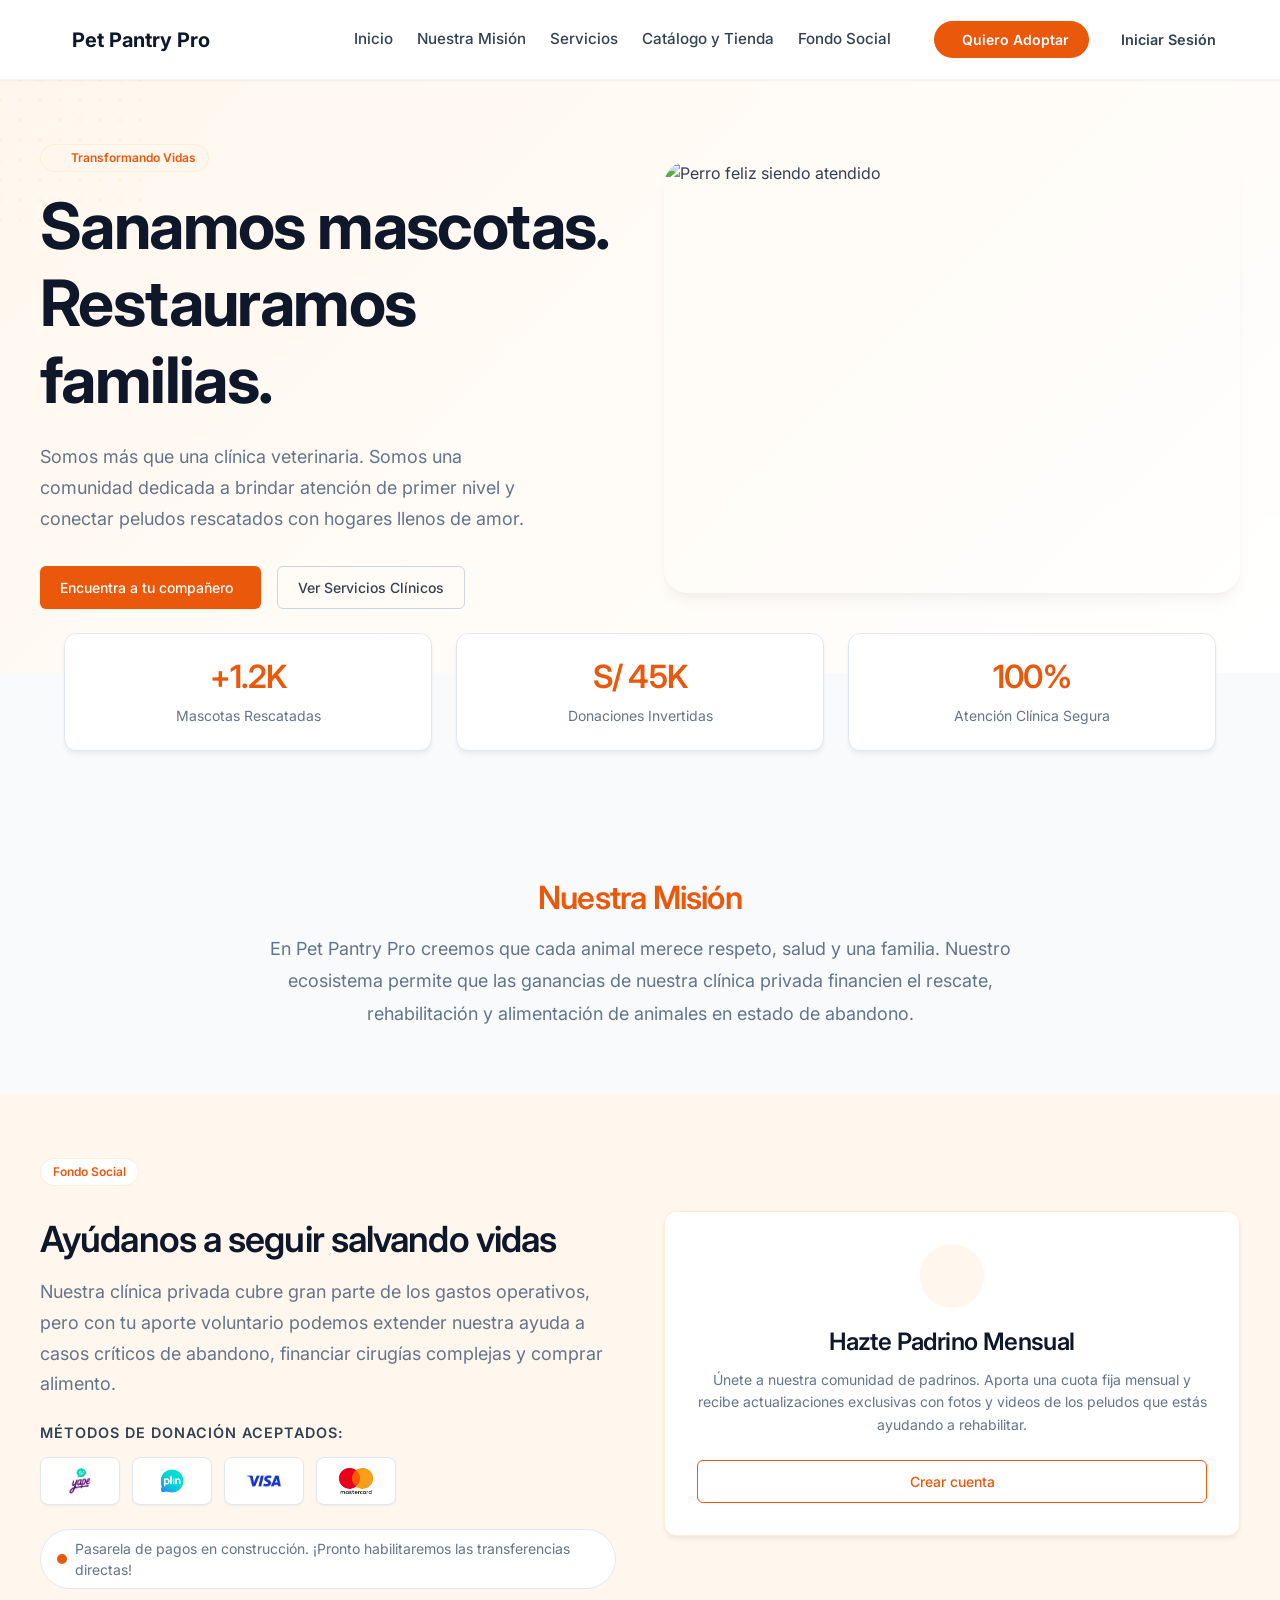
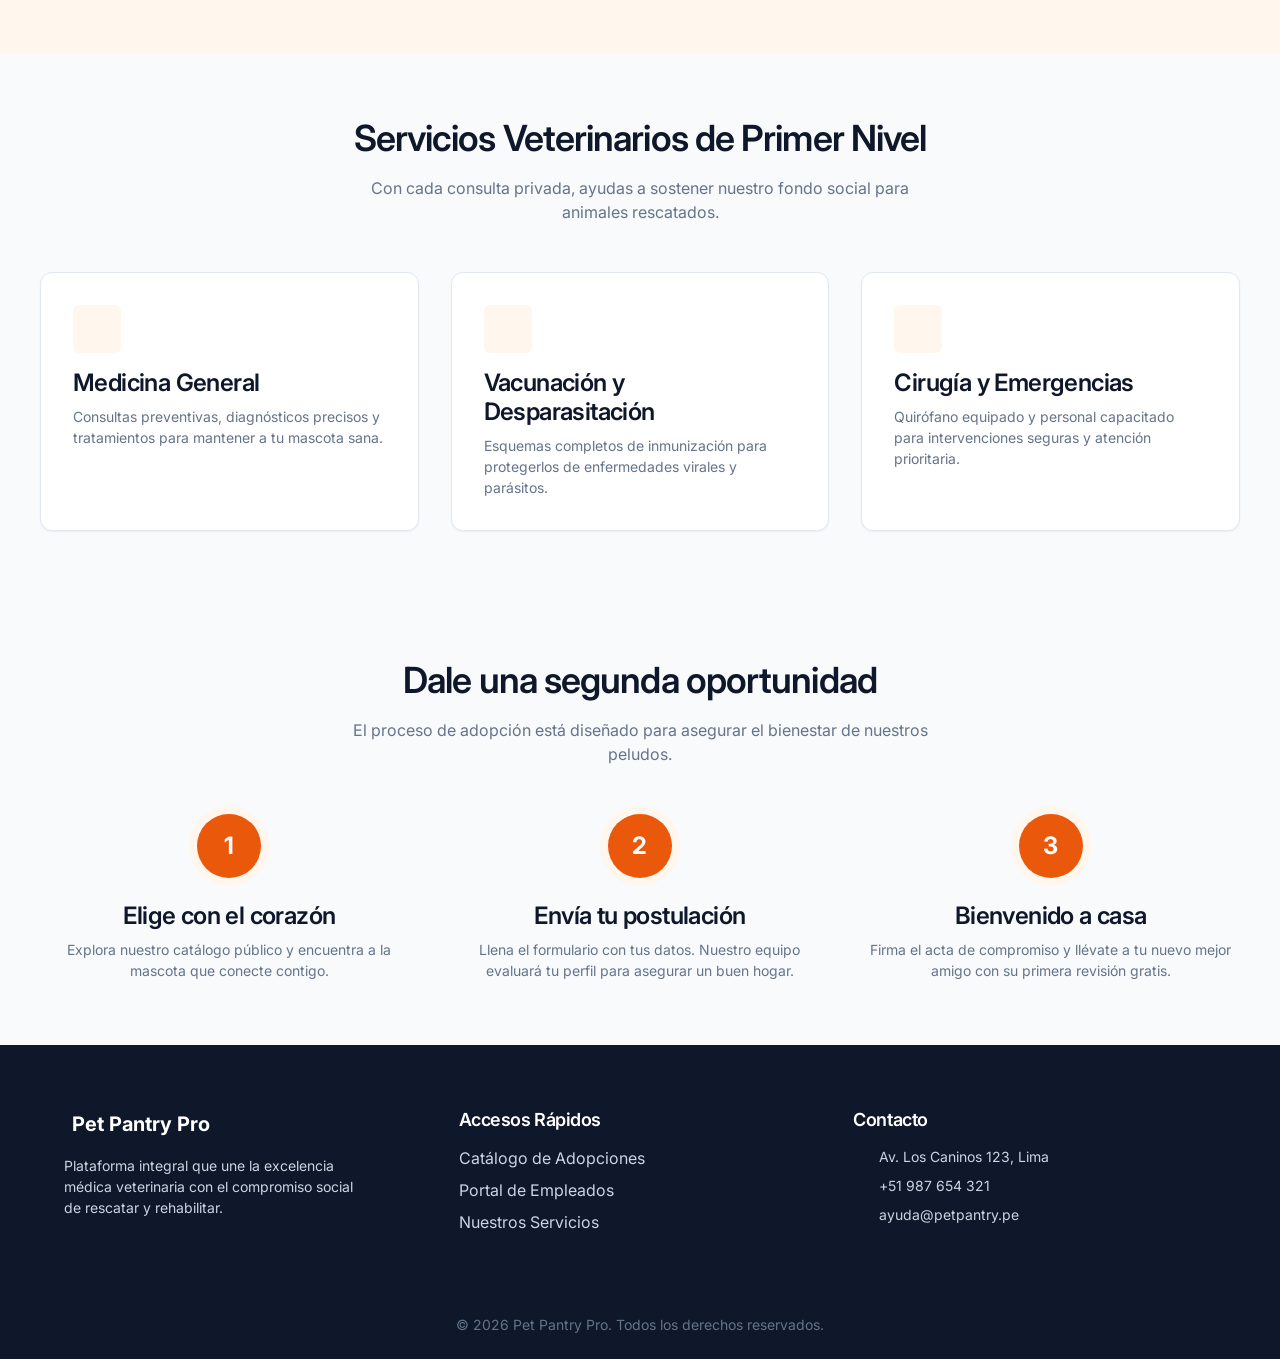
==== index.html @ 6ebdb24a "first commit" ====
<!DOCTYPE html>
<html lang="es">
<head>
    <meta charset="UTF-8">
    <meta name="viewport" content="width=device-width, initial-scale=1.0">
    <title>Pet Pantry Pro | Plataforma Integral Veterinaria y Social</title>
    <meta name="description" content="Software de gestión clínica veterinaria y programa de asistencia social animal.">
    
    <!-- Rutas directas desde la raíz -->
    <link rel="stylesheet" href="src/css/base/reset.css">
    <link rel="stylesheet" href="src/css/base/variables.css">
    <link rel="stylesheet" href="src/css/base/typography.css">
    <link rel="stylesheet" href="src/css/components/buttons.css">
    <link rel="stylesheet" href="src/css/pages/landing.css">
    
    <script src="https://unpkg.com/lucide@latest"></script>
</head>
<body>
    <!-- Navegación Pública Unificada -->
    <header class="navbar">
        <div class="nav-container">
            
            <a href="index.html" class="brand" aria-label="Ir al inicio">
                <i data-lucide="paw-print" class="brand-icon"></i>
                <span>Pet Pantry Pro</span>
            </a>
            
            <!-- MENÚ UNIFICADO: 4 Apartados -->
            <nav class="nav-links" aria-label="Navegación principal">
                <a href="#" class="link">Inicio</a>
                <a href="#mision" class="link">Nuestra Misión</a>
                <a href="#servicios" class="link">Servicios</a>
                <a href="pages/public/catalog.html" class="link">Catálogo y Tienda</a>
                <a href="#fondo-social" class="link">Fondo Social</a>
            </nav>
            <!-- Derecha: Botón y Login -->
            <div class="nav-actions">
                
                <!-- Botón de Adopción blindado -->
                <a href="#adoptar-pasos" class="btn-ayuda">
                    <i data-lucide="paw-print" width="20" height="20" style="flex-shrink: 0;"></i> Quiero Adoptar
                </a>
                
                <!-- Enlace de Login blindado -->
                <a href="pages/auth/login.html" class="login-link">
                    <i data-lucide="user" width="20" height="20" style="flex-shrink: 0;"></i> Iniciar Sesión
                </a>
                
            </div>

        </div>
    </header>

    <main>
        <!-- Sección Hero -->
        <section class="hero">
            <div class="hero-container">
                <div class="hero-content">
                    <span class="pill-badge" style="display: inline-flex; align-items: center; gap: 4px;">
                        <i data-lucide="heart" style="width: 14px; height: 14px;"></i> Transformando Vidas
                    </span>
                    <h1>Sanamos mascotas.<br>Restauramos familias.</h1>
                    <p class="text-muted">
                        Somos más que una clínica veterinaria. Somos una comunidad dedicada a brindar 
                        atención de primer nivel y conectar peludos rescatados con hogares llenos de amor.
                    </p>
                    
                    <!-- BOTONES CORREGIDOS: Menos redundantes, más orientados a la acción -->
                    <div class="hero-buttons">
                        <a href="pages/public/catalog.html" class="btn btn-primary">
                            Encuentra a tu compañero <i data-lucide="arrow-right"></i>
                        </a>
                        <a href="#servicios" class="btn btn-outline">
                            Ver Servicios Clínicos
                        </a>
                    </div>
                </div>
                
                <div class="hero-visual">
                    <img src="https://images.unsplash.com/photo-1548199973-03cce0bbc87b?q=80&w=800&auto=format&fit=crop" 
                         alt="Perro feliz siendo atendido" loading="lazy" class="hero-image">
                </div>
            </div>
        </section>

        <!-- Indicadores de Confianza -->
        <section id="impacto" class="stats-section" style="margin-top: -40px; position: relative; z-index: 10;">
            <div class="stat-card" style="box-shadow: var(--shadow-md);">
                <h2>+1.2K</h2>
                <p class="text-small">Mascotas Rescatadas</p>
            </div>
            <div class="stat-card" style="box-shadow: var(--shadow-md);">
                <h2>S/ 45K</h2>
                <p class="text-small">Donaciones Invertidas</p>
            </div>
            <div class="stat-card" style="box-shadow: var(--shadow-md);">
                <h2>100%</h2>
                <p class="text-small">Atención Clínica Segura</p>
            </div>
        </section>

        <!-- NUEVA SECCIÓN: Nuestra Misión (Aterrizaje del Menú) -->
        <section id="mision" class="content-section">
            <div class="section-container" style="text-align: center; max-width: 800px;">
                <h2 style="color: var(--color-primary-600); margin-bottom: 16px;">Nuestra Misión</h2>
                <p class="text-muted" style="font-size: 1.125rem; line-height: 1.8;">
                    En Pet Pantry Pro creemos que cada animal merece respeto, salud y una familia. 
                    Nuestro ecosistema permite que las ganancias de nuestra clínica privada 
                    financien el rescate, rehabilitación y alimentación de animales en estado de abandono.
                </p>
            </div>
        </section>

        <!-- NUEVA SECCIÓN: Fondo Social y Donaciones -->
        <section id="fondo-social" class="content-section" style="background-color: var(--color-primary-50);">
            <div class="section-container" style="display: grid; grid-template-columns: repeat(auto-fit, minmax(300px, 1fr)); gap: var(--space-12); align-items: center;">
                
                <!-- Columna Izquierda: Texto y Donación Rápida -->
                <div>
                    <span class="pill-badge" style="background: var(--color-white);">Fondo Social</span>
                    <h2 style="margin-top: 16px; margin-bottom: 16px; color: var(--color-slate-900); font-size: 2.25rem;">Ayúdanos a seguir salvando vidas</h2>
                    <p class="text-muted" style="margin-bottom: 24px; line-height: 1.7; font-size: 1.125rem;">
                        Nuestra clínica privada cubre gran parte de los gastos operativos, pero con tu aporte voluntario podemos extender nuestra ayuda a casos críticos de abandono, financiar cirugías complejas y comprar alimento.
                    </p>
                    
                    <h4 style="margin-bottom: 16px; color: var(--color-slate-800); font-size: 0.9rem; text-transform: uppercase; letter-spacing: 1px;">Métodos de donación aceptados:</h4>
                    
                    <div style="display: flex; gap: 12px; align-items: center; flex-wrap: wrap;">
                        
                        <!-- Tarjeta Yape -->
                        <div style="background-color: var(--color-white); border: 1px solid var(--color-slate-200); border-radius: 8px; padding: 4px 16px; display: flex; align-items: center; justify-content: center; height: 48px; min-width: 80px; box-shadow: var(--shadow-sm);">
                            <img src="/src/img/yape.png" alt="Yape" style="max-height: 26px; width: auto; object-fit: contain;">
                        </div>
                        
                        <!-- Tarjeta Plin -->
                        <div style="background-color: var(--color-white); border: 1px solid var(--color-slate-200); border-radius: 8px; padding: 4px 16px; display: flex; align-items: center; justify-content: center; height: 48px; min-width: 80px; box-shadow: var(--shadow-sm);">
                            <img src="/src/img/plin.png" alt="Plin" style="max-height: 26px; width: auto; object-fit: contain;">
                        </div>

                        <!-- Tarjeta Visa -->
                        <div style="background-color: var(--color-white); border: 1px solid var(--color-slate-200); border-radius: 8px; padding: 4px 16px; display: flex; align-items: center; justify-content: center; height: 48px; min-width: 80px; box-shadow: var(--shadow-sm);">
                            <img src="/src/img/visa.png" alt="Visa" style="max-height: 20px; width: auto; object-fit: contain;">
                        </div>

                        <!-- Tarjeta Mastercard -->
                        <div style="background-color: var(--color-white); border: 1px solid var(--color-slate-200); border-radius: 8px; padding: 4px 16px; display: flex; align-items: center; justify-content: center; height: 48px; min-width: 80px; box-shadow: var(--shadow-sm);">
                            <img src="/src/img/mastercard.png" alt="Mastercard" style="max-height: 26px; width: auto; object-fit: contain;">
                        </div>
                        
                    </div>

                    <!-- Mensaje de transparencia -->
                    <div style="margin-top: 24px; display: inline-flex; align-items: center; gap: 8px; background: var(--color-white); padding: 8px 16px; border-radius: var(--radius-full); border: 1px solid var(--color-slate-200);">
                        <span style="position: relative; display: flex; width: 10px; height: 10px;">
                          <span style="animation: ping 1.5s cubic-bezier(0, 0, 0.2, 1) infinite; position: absolute; display: inline-flex; height: 100%; width: 100%; border-radius: 50%; background-color: var(--color-primary-400); opacity: 0.75;"></span>
                          <span style="position: relative; display: inline-flex; border-radius: 50%; height: 10px; width: 10px; background-color: var(--color-primary-600);"></span>
                        </span>
                        <p class="text-small text-muted" style="margin: 0;">Pasarela de pagos en construcción. ¡Pronto habilitaremos las transferencias directas!</p>
                    </div>
                </div>

                <!-- Columna Derecha: Tarjeta para crear cuenta de Donante -->
                <div style="background: var(--color-white); padding: var(--space-8); border-radius: var(--radius-lg); box-shadow: var(--shadow-md); text-align: center; border: 1px solid var(--color-primary-100);">
                    <div style="width: 64px; height: 64px; background: var(--color-primary-50); border-radius: 50%; display: flex; align-items: center; justify-content: center; margin: 0 auto 20px auto;">
                        <i data-lucide="heart-handshake" style="width: 32px; height: 32px; color: var(--color-primary-600);"></i>
                    </div>
                    <h3 style="margin-bottom: 12px; font-size: 1.5rem;">Hazte Padrino Mensual</h3>
                    <p class="text-small text-muted" style="margin-bottom: 24px; line-height: 1.6;">
                        Únete a nuestra comunidad de padrinos. Aporta una cuota fija mensual y recibe actualizaciones exclusivas con fotos y videos de los peludos que estás ayudando a rehabilitar.
                    </p>
                    <!-- Este botón lleva al Login/Registro para que el sistema capture sus datos -->
                    <a href="pages/auth/register.html" class="btn btn-outline" style="width: 100%; border-color: var(--color-primary-600); color: var(--color-primary-600);">Crear cuenta</a>
                </div>

            </div>
        </section>

        <!-- NUEVA SECCIÓN: Servicios Clínicos -->
        <section id="servicios" class="content-section bg-light">
            <div class="section-container">
                <div class="section-header">
                    <h2>Servicios Veterinarios de Primer Nivel</h2>
                    <p class="text-muted">Con cada consulta privada, ayudas a sostener nuestro fondo social para animales rescatados.</p>
                </div>
                <div class="services-grid">
                    <div class="service-card">
                        <div class="icon-box"><i data-lucide="stethoscope"></i></div>
                        <h3>Medicina General</h3>
                        <p class="text-muted text-small">Consultas preventivas, diagnósticos precisos y tratamientos para mantener a tu mascota sana.</p>
                    </div>
                    <div class="service-card">
                        <div class="icon-box"><i data-lucide="syringe"></i></div>
                        <h3>Vacunación y Desparasitación</h3>
                        <p class="text-muted text-small">Esquemas completos de inmunización para protegerlos de enfermedades virales y parásitos.</p>
                    </div>
                    <div class="service-card">
                        <div class="icon-box"><i data-lucide="activity"></i></div>
                        <h3>Cirugía y Emergencias</h3>
                        <p class="text-muted text-small">Quirófano equipado y personal capacitado para intervenciones seguras y atención prioritaria.</p>
                    </div>
                </div>
            </div>
        </section>

        <!-- NUEVA SECCIÓN: Pasos para Adoptar -->
        <section id="adoptar-pasos" class="content-section">
            <div class="section-container">
                <div class="section-header">
                    <h2>Dale una segunda oportunidad</h2>
                    <p class="text-muted">El proceso de adopción está diseñado para asegurar el bienestar de nuestros peludos.</p>
                </div>
                <div class="steps-grid">
                    <div class="step-item">
                        <div class="step-number">1</div>
                        <h3>Elige con el corazón</h3>
                        <p class="text-muted text-small">Explora nuestro catálogo público y encuentra a la mascota que conecte contigo.</p>
                    </div>
                    <div class="step-item">
                        <div class="step-number">2</div>
                        <h3>Envía tu postulación</h3>
                        <p class="text-muted text-small">Llena el formulario con tus datos. Nuestro equipo evaluará tu perfil para asegurar un buen hogar.</p>
                    </div>
                    <div class="step-item">
                        <div class="step-number">3</div>
                        <h3>Bienvenido a casa</h3>
                        <p class="text-muted text-small">Firma el acta de compromiso y llévate a tu nuevo mejor amigo con su primera revisión gratis.</p>
                    </div>
                </div>
            </div>
        </section>
    </main>

    <!-- NUEVO: Pie de Página (Footer) -->
    <footer class="site-footer">
        <div class="footer-container">
            <div class="footer-brand">
                <div style="display: flex; align-items: center; gap: 8px; margin-bottom: 16px; color: white;">
                    <i data-lucide="paw-print"></i>
                    <span style="font-size: 1.25rem; font-weight: 700;">Pet Pantry Pro</span>
                </div>
                <p class="text-small" style="color: var(--color-slate-400); max-width: 300px;">
                    Plataforma integral que une la excelencia médica veterinaria con el compromiso social de rescatar y rehabilitar.
                </p>
            </div>
            <div class="footer-links">
                <h4>Accesos Rápidos</h4>
                <a href="pages/public/catalog.html">Catálogo de Adopciones</a>
                <a href="pages/auth/login.html">Portal de Empleados</a>
                <a href="#servicios">Nuestros Servicios</a>
            </div>
            <div class="footer-contact">
                <h4>Contacto</h4>
                <p class="text-small" style="color: var(--color-slate-400);"><i data-lucide="map-pin" style="width: 14px; height: 14px; margin-right: 4px;"></i> Av. Los Caninos 123, Lima</p>
                <p class="text-small" style="color: var(--color-slate-400);"><i data-lucide="phone" style="width: 14px; height: 14px; margin-right: 4px;"></i> +51 987 654 321</p>
                <p class="text-small" style="color: var(--color-slate-400);"><i data-lucide="mail" style="width: 14px; height: 14px; margin-right: 4px;"></i> ayuda@petpantry.pe</p>
            </div>
        </div>
        <div class="footer-bottom">
            <p>&copy; 2026 Pet Pantry Pro. Todos los derechos reservados.</p>
        </div>
    </footer>

    <!-- Script Global (Seeder) -->
    <script type="module" src="src/js/app.js"></script>
    <script>lucide.createIcons();</script>
</body>
</html>
---- src/css/base/variables.css ----
/* ==========================================================================
   DESIGN SYSTEM - VARIABLES (TOKENS)
   ========================================================================== */
:root {
  /* 1. Paleta de Colores Corporativa (Naranja vibrante y Tonos Pizarra) */
  --color-primary-50: #fff7ed;
  --color-primary-100: #ffedd5;
  --color-primary-500: #f97316;
  --color-primary-600: #ea580c; /* Naranja Principal */
  --color-primary-700: #c2410c; /* Hover Naranja */

  /* 2. Escala de Grises (Superficies y Textos) */
  --color-slate-50: #f8fafc; /* Fondo de la app */
  --color-slate-100: #f1f5f9; /* Hover en fondos */
  --color-slate-200: #e2e8f0; /* Bordes de tarjetas/tablas */
  --color-slate-300: #cbd5e1; /* Bordes de inputs */
  --color-slate-500: #64748b; /* Texto secundario / Íconos */
  --color-slate-700: #334155; /* Texto principal oscuro */
  --color-slate-900: #0f172a; /* Títulos y Headers */
  --color-white: #ffffff;

  /* 3. Colores Semánticos (Estados y Alertas) */
  --color-success-100: #d1fae5;
  --color-success-600: #059669;
  --color-warning-100: #fef3c7;
  --color-warning-600: #d97706;
  --color-danger-100: #fee2e2;
  --color-danger-600: #dc2626;

  /* 4. Sistema de Espaciado (Escala de 4px - Base 1rem = 16px) */
  --space-1: 0.25rem;  /* 4px */
  --space-2: 0.5rem;   /* 8px */
  --space-3: 0.75rem;  /* 12px */
  --space-4: 1rem;     /* 16px */
  --space-6: 1.5rem;   /* 24px */
  --space-8: 2rem;     /* 32px */
  --space-12: 3rem;    /* 48px */
  --space-16: 4rem;    /* 64px */

  /* 5. Sombras (Profundidad Elevada y Limpia) */
  --shadow-sm: 0 1px 2px 0 rgba(0, 0, 0, 0.05);
  --shadow-md: 0 4px 6px -1px rgba(0, 0, 0, 0.05), 0 2px 4px -1px rgba(0, 0, 0, 0.03);
  --shadow-lg: 0 10px 15px -3px rgba(0, 0, 0, 0.05), 0 4px 6px -2px rgba(0, 0, 0, 0.02);
  
  /* 6. Radios de Borde (Premium Look) */
  --radius-sm: 4px;
  --radius-md: 6px;
  --radius-lg: 12px;   /* Para tarjetas y modales */
  --radius-full: 9999px;

  /* 7. Transiciones y Animaciones */
  --transition-fast: 150ms cubic-bezier(0.4, 0, 0.2, 1);
  --transition-normal: 250ms cubic-bezier(0.4, 0, 0.2, 1);

  /* 8. Z-Index (Control de Capas) */
  --z-dropdown: 100;
  --z-sticky: 200;
  --z-overlay: 300;
  --z-modal: 400;
  --z-toast: 500;
}
---- src/css/base/typography.css ----
/* ==========================================================================
   TYPOGRAPHY
   ========================================================================== */

/* Importar fuente Inter desde Google Fonts */
@import url('https://fonts.googleapis.com/css2?family=Inter:wght@400;500;600;700&display=swap');

body {
  font-family: 'Inter', system-ui, -apple-system, sans-serif;
  font-size: 1rem; /* 16px base */
  line-height: 1.5;
}

/* Jerarquía de Encabezados */
h1, h2, h3, h4, h5, h6 {
  color: var(--color-slate-900);
  font-weight: 600;
  line-height: 1.2;
  margin-bottom: var(--space-4);
  letter-spacing: -0.025em; /* Un leve ajuste de espaciado da aspecto premium */
}

h1 { font-size: 2.5rem; font-weight: 700; } /* 40px */
h2 { font-size: 2rem; }   /* 32px */
h3 { font-size: 1.5rem; } /* 24px */
h4 { font-size: 1.25rem; }/* 20px */
h5 { font-size: 1rem; }   /* 16px */
h6 { 
  font-size: 0.875rem;    /* 14px */
  text-transform: uppercase; 
  letter-spacing: 0.05em; 
  color: var(--color-slate-500);
}

/* Textos de apoyo */
.text-small {
  font-size: 0.875rem; /* 14px */
  color: var(--color-slate-500);
}

.text-muted {
  color: var(--color-slate-500);
}

.text-success {
  color: var(--color-success-600);
}

/* Enlaces con estado hover */
.link {
  color: var(--color-primary-600);
  font-weight: 500;
  transition: color var(--transition-fast);
}

.link:hover {
  color: var(--color-primary-700);
}
---- src/css/components/buttons.css ----
/* ==========================================================================
   UI COMPONENT: BUTTONS
   ========================================================================== */

.btn {
  display: inline-flex;
  align-items: center;
  justify-content: center;
  gap: var(--space-2);
  padding: 0.625rem 1.25rem;
  font-size: 0.875rem;
  font-weight: 500;
  border-radius: var(--radius-md);
  cursor: pointer;
  transition: all var(--transition-fast);
  text-align: center;
  white-space: nowrap;
  user-select: none;
}

.btn:disabled {
  opacity: 0.6;
  cursor: not-allowed;
  pointer-events: none;
}

/* --- Variantes --- */

/* 1. Primary (Acciones principales como "Guardar", "Iniciar Sesión") */
.btn-primary {
  background-color: var(--color-primary-600);
  color: var(--color-white);
  box-shadow: var(--shadow-sm);
}

.btn-primary:hover {
  background-color: var(--color-primary-700);
  transform: translateY(-1px);
  box-shadow: var(--shadow-md);
}

/* 2. Outline (Acciones secundarias) */
.btn-outline {
  background-color: transparent;
  color: var(--color-slate-700);
  border: 1px solid var(--color-slate-300);
}

.btn-outline:hover {
  background-color: var(--color-slate-50);
  border-color: var(--color-slate-500);
}

/* 3. Ghost (Acciones terciarias o botones de íconos puros) */
.btn-ghost {
  background-color: transparent;
  color: var(--color-slate-700);
}

.btn-ghost:hover {
  background-color: var(--color-slate-100);
  color: var(--color-slate-900);
}

/* --- Tamaños --- */
.btn-sm {
  padding: 0.375rem 0.75rem;
  font-size: 0.75rem;
}

.btn-icon {
  padding: 0.5rem;
  border-radius: var(--radius-sm);
}
---- src/css/pages/landing.css ----
html {
    overflow-y: scroll;
    scroll-behavior: smooth; /* Deslizamiento suave, como en páginas premium */
    scroll-padding-top: 100px; /* Crea un margen invisible para que el menú no tape los títulos */
}

.navbar {
    background-color: var(--color-white);
    border-bottom: 1px solid var(--color-slate-100);
    position: sticky;
    top: 0;
    z-index: var(--z-sticky);
    height: 80px;
    display: flex;
    align-items: center;
    box-shadow: var(--shadow-sm);
}

.nav-container {
    width: 100%;
    max-width: 1200px;
    margin: 0 auto;
    padding: 0 var(--space-6);
    display: flex;
    align-items: center;
    justify-content: space-between;
}

/* 1. Izquierda: Logo */
.brand {
    display: flex;
    align-items: center;
    gap: var(--space-2);
    font-size: 1.25rem;
    font-weight: 700;
    color: var(--color-slate-900);
    flex: 1; 
}
.brand-icon {
    color: var(--color-primary-600);
}

/* 2. Centro: Enlaces neutros y elegantes */
.nav-links {
    display: none; 
    gap: var(--space-6); /* Reduje un poquito el gap de 8 a 6 para que todo entre perfecto */
    flex: 2;
    justify-content: center;
    margin-right: var(--space-8); /* Separa los enlaces del botón "Quiero Adoptar" y los corre a la izquierda */
}
.nav-links .link {
    color: var(--color-slate-700); /* Gris oscuro neutro */
    font-weight: 500;
    font-size: 0.95rem;
    transition: color var(--transition-fast);
    white-space: nowrap; /* ESTA ES LA REGLA QUE PROHÍBE QUE SE PARTAN EN DOS LÍNEAS */
}
.nav-links .link:hover {
    color: var(--color-primary-600); /* Naranja solo al pasar el mouse */
}

/* 3. Derecha: Acciones */
.nav-actions {
    display: flex;
    align-items: center;
    justify-content: flex-end;
    gap: var(--space-6);
    flex: 1;
}

/* Botón "Ayuda Aquí" (Proporcionado y sin romperse) */
.btn-ayuda {
    background-color: var(--color-primary-600);
    color: var(--color-white);
    padding: 0.5rem 1.25rem;
    border-radius: var(--radius-full);
    font-weight: 600;
    font-size: 0.875rem;
    display: inline-flex; /* Mantiene ícono y texto alineados */
    align-items: center;
    gap: 0.5rem;
    white-space: nowrap; /* EVITA QUE SE PARTA EN DOS LÍNEAS */
    transition: all var(--transition-fast);
}
.btn-ayuda:hover {
    background-color: var(--color-primary-700);
    transform: translateY(-2px);
    color: var(--color-white);
}

/* Enlace "Iniciar Sesión" (Limpio y en una sola línea) */
.login-link {
    display: inline-flex;
    align-items: center;
    gap: 0.5rem;
    color: var(--color-slate-700); /* Gris oscuro para no competir con el botón */
    font-weight: 600;
    font-size: 0.9rem;
    white-space: nowrap; /* EVITA QUE SE PARTA EN DOS LÍNEAS */
    transition: color var(--transition-fast);
}
.login-link:hover {
    color: var(--color-primary-600);
}


/* --- Hero Section --- */
.hero {
    max-width: 100%;
    background: linear-gradient(135deg, var(--color-primary-50) 0%, var(--color-white) 100%);
    padding: var(--space-12) var(--space-6);
    position: relative;
    overflow: hidden;
}

.hero-container {
    max-width: 1200px;
    margin: 0 auto;
    display: grid;
    grid-template-columns: 1fr;
    gap: var(--space-12);
    align-items: center;
    position: relative;
    z-index: 1;
}

.hero::before {
    content: '';
    position: absolute;
    top: -50px;
    left: -50px;
    width: 200px;
    height: 200px;
    background-image: radial-gradient(var(--color-primary-100) 2px, transparent 2px);
    background-size: 20px 20px;
    opacity: 0.5;
    z-index: 0;
}

.pill-badge {
    display: inline-flex;
    align-items: center;
    gap: 4px;
    padding: 0.25rem 0.75rem;
    background-color: var(--color-primary-50);
    color: var(--color-primary-600);
    border-radius: var(--radius-full);
    font-size: 0.75rem;
    font-weight: 600;
    margin-bottom: var(--space-4);
    border: 1px solid var(--color-primary-100);
}

.hero-content h1 {
    font-size: clamp(2.5rem, 5vw, 4rem); 
    margin-bottom: var(--space-6);
}

.hero-content p {
    font-size: 1.125rem;
    line-height: 1.7;
    margin-bottom: var(--space-8);
    max-width: 500px;
}

.hero-buttons {
    display: flex;
    flex-wrap: wrap;
    gap: var(--space-4);
}

.hero-image {
    width: 100%;
    border-radius: 24px;
    box-shadow: var(--shadow-lg);
    object-fit: cover;
    aspect-ratio: 4/3;
}

/* --- Seccion Stats --- */
.stats-section {
    max-width: 1200px;
    margin: 0 auto var(--space-16) auto;
    padding: 0 var(--space-6);
    display: grid;
    grid-template-columns: repeat(auto-fit, minmax(200px, 1fr));
    gap: var(--space-6);
    text-align: center;
}

.stat-card {
    padding: var(--space-6);
    background: var(--color-white);
    border: 1px solid var(--color-slate-200);
    border-radius: var(--radius-lg);
    box-shadow: var(--shadow-md); 
}

.stat-card h2 {
    color: var(--color-primary-600);
    margin-bottom: var(--space-2);
}

/* --- Responsive Desktop --- */
@media (min-width: 768px) {
    .nav-links {
        display: flex;
    }
    .hero-container {
        grid-template-columns: 1fr 1fr;
    }
    .hero {
        padding: var(--space-16) var(--space-6);
    }
}

/* ==========================================================================
   NUEVAS SECCIONES: CUERPO Y FOOTER
   ========================================================================== */

.content-section {
    padding: var(--space-16) var(--space-6);
}

.bg-light {
    background-color: var(--color-slate-50);
}

.section-container {
    max-width: 1200px;
    margin: 0 auto;
}

.section-header {
    text-align: center;
    margin-bottom: var(--space-12);
    max-width: 600px;
    margin-left: auto;
    margin-right: auto;
}

.section-header h2 {
    font-size: 2.25rem;
    color: var(--color-slate-900);
    margin-bottom: var(--space-4);
}

/* --- Grid de Servicios --- */
.services-grid {
    display: grid;
    grid-template-columns: repeat(auto-fit, minmax(300px, 1fr));
    gap: var(--space-8);
}

.service-card {
    background: var(--color-white);
    padding: var(--space-8);
    border-radius: var(--radius-lg);
    box-shadow: var(--shadow-sm);
    border: 1px solid var(--color-slate-200);
    transition: transform var(--transition-normal), box-shadow var(--transition-normal);
}

.service-card:hover {
    transform: translateY(-5px);
    box-shadow: var(--shadow-md);
}

.icon-box {
    width: 48px;
    height: 48px;
    background-color: var(--color-primary-50);
    color: var(--color-primary-600);
    border-radius: var(--radius-md);
    display: flex;
    align-items: center;
    justify-content: center;
    margin-bottom: var(--space-4);
}

.service-card h3 {
    margin-bottom: var(--space-2);
    color: var(--color-slate-900);
}

/* --- Grid de Pasos --- */
.steps-grid {
    display: grid;
    grid-template-columns: repeat(auto-fit, minmax(280px, 1fr));
    gap: var(--space-8);
    text-align: center;
}

.step-item {
    display: flex;
    flex-direction: column;
    align-items: center;
}

.step-number {
    width: 64px;
    height: 64px;
    background-color: var(--color-primary-600);
    color: var(--color-white);
    font-size: 1.5rem;
    font-weight: 700;
    border-radius: 50%;
    display: flex;
    align-items: center;
    justify-content: center;
    margin-bottom: var(--space-6);
    box-shadow: 0 0 0 8px var(--color-primary-50);
}

.step-item h3 {
    margin-bottom: var(--space-2);
}

/* --- Footer Premium --- */
.site-footer {
    background-color: var(--color-slate-900);
    color: var(--color-slate-300);
    padding-top: var(--space-16);
}

.footer-container {
    max-width: 1200px;
    margin: 0 auto;
    padding: 0 var(--space-6) var(--space-12) var(--space-6);
    display: grid;
    grid-template-columns: repeat(auto-fit, minmax(250px, 1fr));
    gap: var(--space-8);
}

.footer-links h4, .footer-contact h4 {
    color: var(--color-white);
    margin-bottom: var(--space-4);
    font-size: 1.125rem;
}

/* Alinea ícono + texto en la misma línea dentro de Contacto */
.footer-contact p {
    display: flex;
    align-items: center;
    gap: 8px;
    margin-bottom: var(--space-2);
}

.footer-contact p i,
.footer-contact p svg {
    flex-shrink: 0;
}

.footer-links a {
    display: block;
    color: var(--color-slate-400);
    margin-bottom: var(--space-2);
    text-decoration: none;
    transition: color var(--transition-fast);
}

.footer-links a:hover {
    color: var(--color-primary-400);
}

.footer-bottom {
    background-color: #0f172a; /* Slate 950 */
    text-align: center;
    padding: var(--space-6);
    font-size: 0.875rem;
    color: var(--color-slate-500);
    border-top: 1px solid var(--color-slate-800);
}

@keyframes ping {
  75%, 100% {
    transform: scale(2);
    opacity: 0;
  }
}
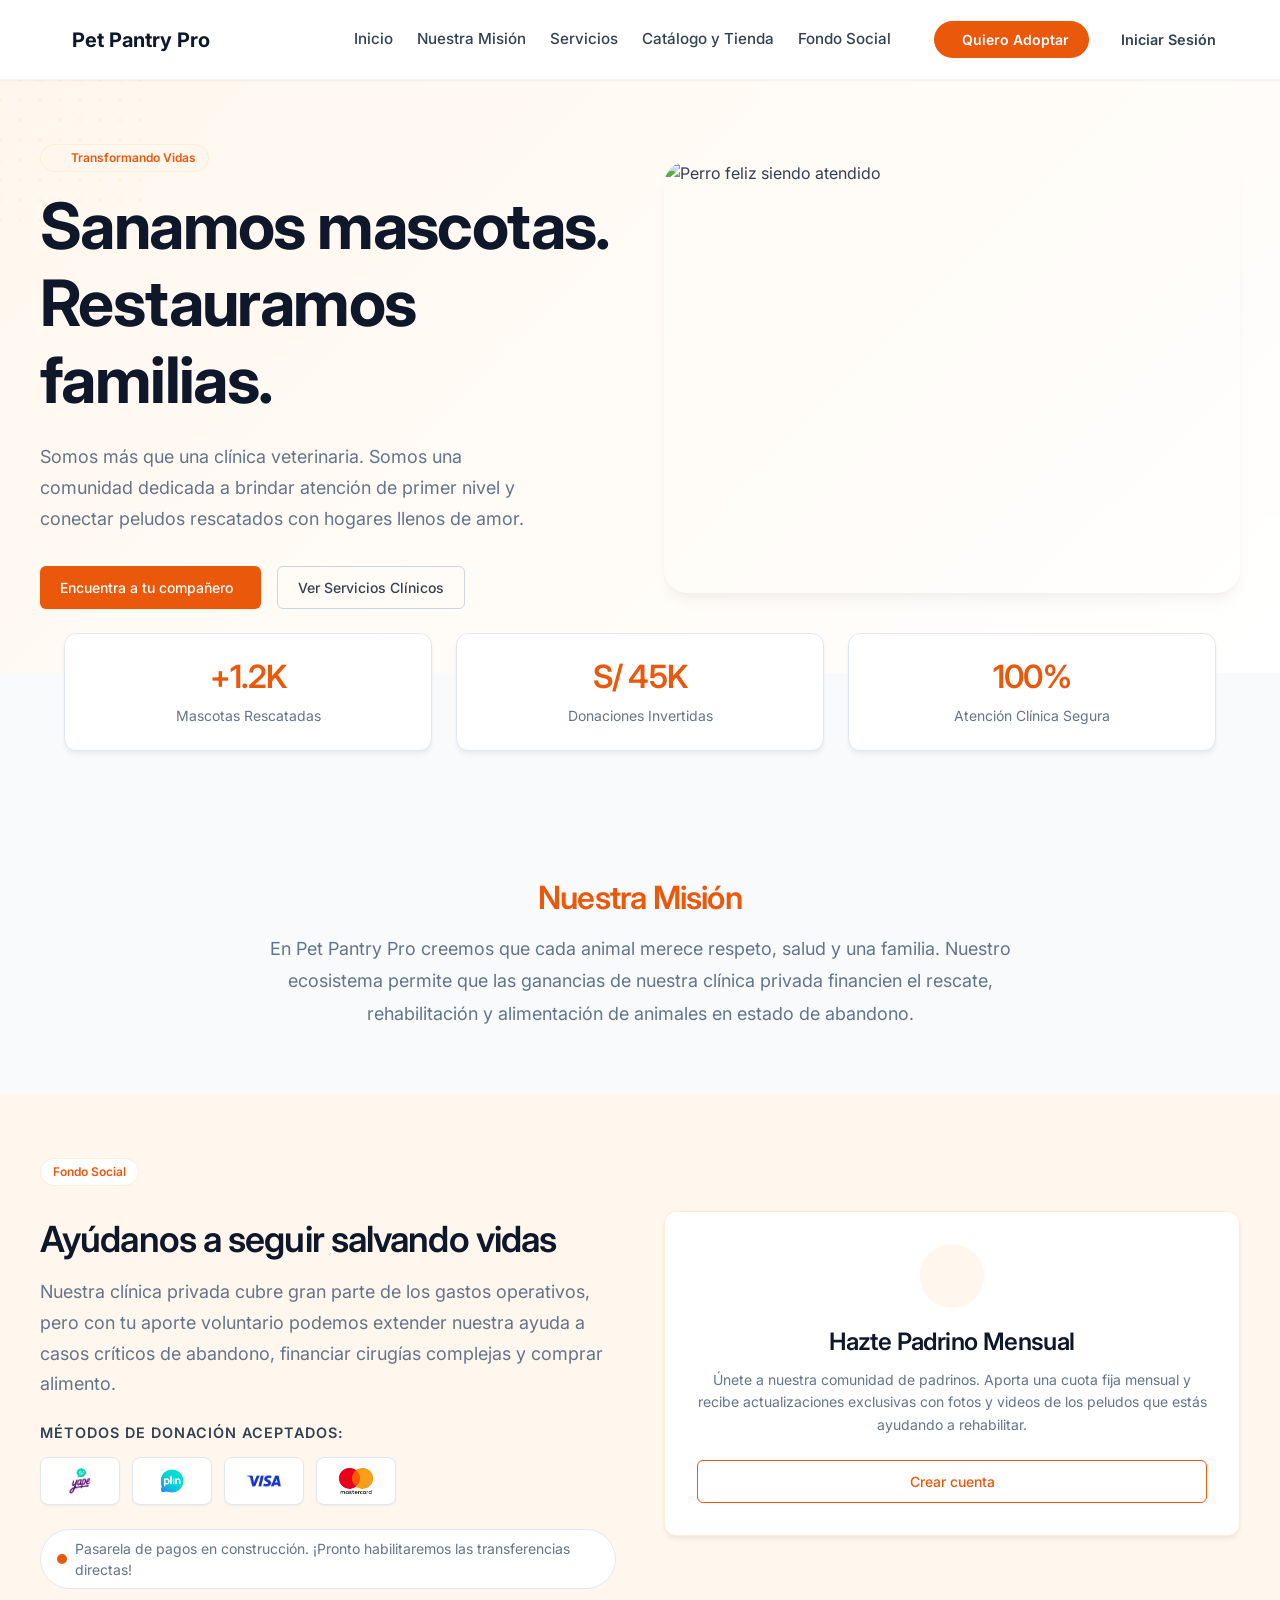
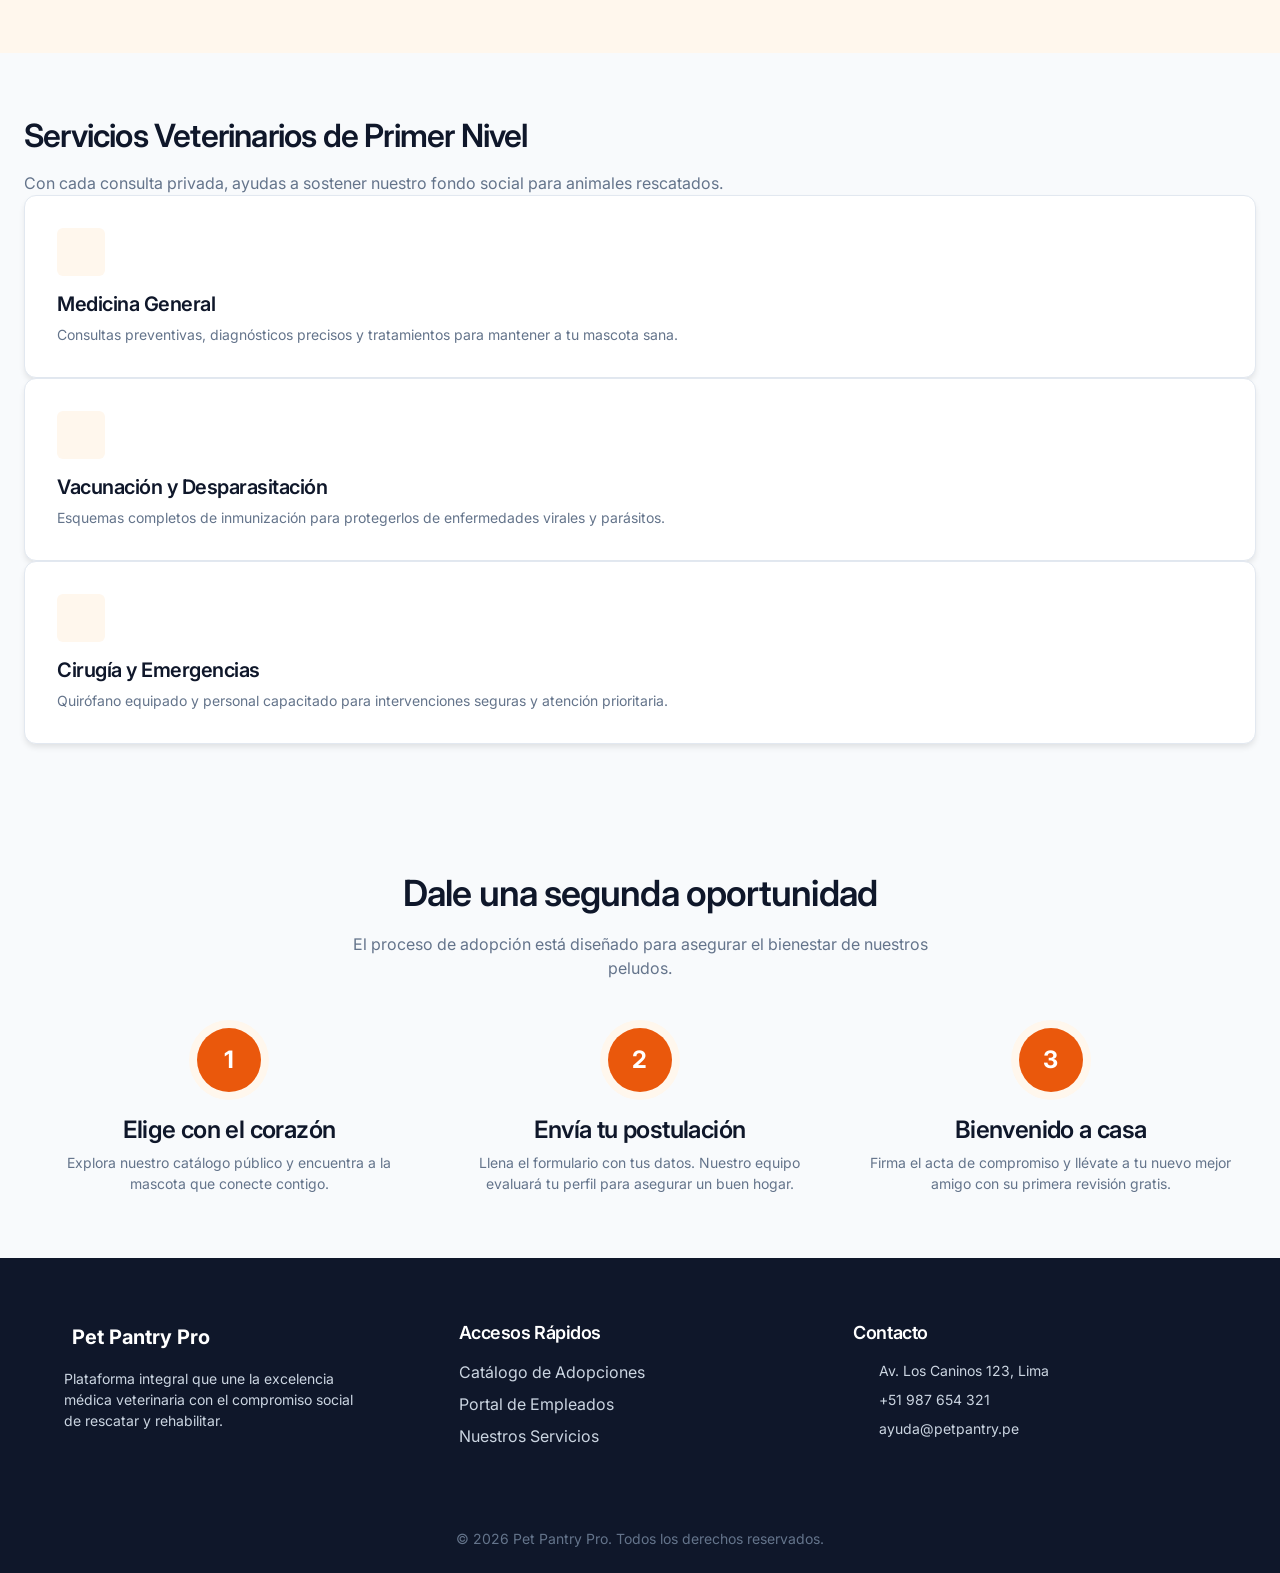
==== commit 5c272fdc: "añadiendo 2" ====
--- a/index.html
+++ b/index.html
@@ -1,31 +1,36 @@
 <!DOCTYPE html>
 <html lang="es">
+
 <head>
     <meta charset="UTF-8">
     <meta name="viewport" content="width=device-width, initial-scale=1.0">
     <title>Pet Pantry Pro | Plataforma Integral Veterinaria y Social</title>
+    <link href="https://cdn.jsdelivr.net/npm/bootstrap@5.3.3/dist/css/bootstrap-grid.min.css" rel="stylesheet">
+    <link href="https://cdn.jsdelivr.net/npm/bootstrap@5.3.3/dist/css/bootstrap-utilities.min.css" rel="stylesheet">
+
     <meta name="description" content="Software de gestión clínica veterinaria y programa de asistencia social animal.">
-    
+
     <!-- Rutas directas desde la raíz -->
     <link rel="stylesheet" href="src/css/base/reset.css">
     <link rel="stylesheet" href="src/css/base/variables.css">
     <link rel="stylesheet" href="src/css/base/typography.css">
     <link rel="stylesheet" href="src/css/components/buttons.css">
     <link rel="stylesheet" href="src/css/pages/landing.css">
-    
+
     <script src="https://unpkg.com/lucide@latest"></script>
 </head>
+
 <body>
     <!-- Navegación Pública Unificada -->
     <header class="navbar">
         <div class="nav-container">
-            
+
             <a href="index.html" class="brand" aria-label="Ir al inicio">
                 <i data-lucide="paw-print" class="brand-icon"></i>
                 <span>Pet Pantry Pro</span>
             </a>
-            
-            <!-- MENÚ UNIFICADO: 4 Apartados -->
+
+            <!-- Top Apartados -->
             <nav class="nav-links" aria-label="Navegación principal">
                 <a href="#" class="link">Inicio</a>
                 <a href="#mision" class="link">Nuestra Misión</a>
@@ -35,17 +40,17 @@
             </nav>
             <!-- Derecha: Botón y Login -->
             <div class="nav-actions">
-                
+
                 <!-- Botón de Adopción blindado -->
                 <a href="#adoptar-pasos" class="btn-ayuda">
                     <i data-lucide="paw-print" width="20" height="20" style="flex-shrink: 0;"></i> Quiero Adoptar
                 </a>
-                
+
                 <!-- Enlace de Login blindado -->
                 <a href="pages/auth/login.html" class="login-link">
                     <i data-lucide="user" width="20" height="20" style="flex-shrink: 0;"></i> Iniciar Sesión
                 </a>
-                
+
             </div>
 
         </div>
@@ -61,10 +66,10 @@
                     </span>
                     <h1>Sanamos mascotas.<br>Restauramos familias.</h1>
                     <p class="text-muted">
-                        Somos más que una clínica veterinaria. Somos una comunidad dedicada a brindar 
+                        Somos más que una clínica veterinaria. Somos una comunidad dedicada a brindar
                         atención de primer nivel y conectar peludos rescatados con hogares llenos de amor.
                     </p>
-                    
+
                     <!-- BOTONES CORREGIDOS: Menos redundantes, más orientados a la acción -->
                     <div class="hero-buttons">
                         <a href="pages/public/catalog.html" class="btn btn-primary">
@@ -75,10 +80,10 @@
                         </a>
                     </div>
                 </div>
-                
+
                 <div class="hero-visual">
-                    <img src="https://images.unsplash.com/photo-1548199973-03cce0bbc87b?q=80&w=800&auto=format&fit=crop" 
-                         alt="Perro feliz siendo atendido" loading="lazy" class="hero-image">
+                    <img src="https://images.unsplash.com/photo-1548199973-03cce0bbc87b?q=80&w=800&auto=format&fit=crop"
+                        alt="Perro feliz siendo atendido" loading="lazy" class="hero-image">
                 </div>
             </div>
         </section>
@@ -104,8 +109,8 @@
             <div class="section-container" style="text-align: center; max-width: 800px;">
                 <h2 style="color: var(--color-primary-600); margin-bottom: 16px;">Nuestra Misión</h2>
                 <p class="text-muted" style="font-size: 1.125rem; line-height: 1.8;">
-                    En Pet Pantry Pro creemos que cada animal merece respeto, salud y una familia. 
-                    Nuestro ecosistema permite que las ganancias de nuestra clínica privada 
+                    En Pet Pantry Pro creemos que cada animal merece respeto, salud y una familia.
+                    Nuestro ecosistema permite que las ganancias de nuestra clínica privada
                     financien el rescate, rehabilitación y alimentación de animales en estado de abandono.
                 </p>
             </div>
@@ -113,63 +118,88 @@
 
         <!-- NUEVA SECCIÓN: Fondo Social y Donaciones -->
         <section id="fondo-social" class="content-section" style="background-color: var(--color-primary-50);">
-            <div class="section-container" style="display: grid; grid-template-columns: repeat(auto-fit, minmax(300px, 1fr)); gap: var(--space-12); align-items: center;">
-                
+            <div class="section-container"
+                style="display: grid; grid-template-columns: repeat(auto-fit, minmax(300px, 1fr)); gap: var(--space-12); align-items: center;">
+
                 <!-- Columna Izquierda: Texto y Donación Rápida -->
                 <div>
                     <span class="pill-badge" style="background: var(--color-white);">Fondo Social</span>
-                    <h2 style="margin-top: 16px; margin-bottom: 16px; color: var(--color-slate-900); font-size: 2.25rem;">Ayúdanos a seguir salvando vidas</h2>
+                    <h2
+                        style="margin-top: 16px; margin-bottom: 16px; color: var(--color-slate-900); font-size: 2.25rem;">
+                        Ayúdanos a seguir salvando vidas</h2>
                     <p class="text-muted" style="margin-bottom: 24px; line-height: 1.7; font-size: 1.125rem;">
-                        Nuestra clínica privada cubre gran parte de los gastos operativos, pero con tu aporte voluntario podemos extender nuestra ayuda a casos críticos de abandono, financiar cirugías complejas y comprar alimento.
+                        Nuestra clínica privada cubre gran parte de los gastos operativos, pero con tu aporte voluntario
+                        podemos extender nuestra ayuda a casos críticos de abandono, financiar cirugías complejas y
+                        comprar alimento.
                     </p>
-                    
-                    <h4 style="margin-bottom: 16px; color: var(--color-slate-800); font-size: 0.9rem; text-transform: uppercase; letter-spacing: 1px;">Métodos de donación aceptados:</h4>
-                    
+
+                    <h4
+                        style="margin-bottom: 16px; color: var(--color-slate-800); font-size: 0.9rem; text-transform: uppercase; letter-spacing: 1px;">
+                        Métodos de donación aceptados:</h4>
+
                     <div style="display: flex; gap: 12px; align-items: center; flex-wrap: wrap;">
-                        
+
                         <!-- Tarjeta Yape -->
-                        <div style="background-color: var(--color-white); border: 1px solid var(--color-slate-200); border-radius: 8px; padding: 4px 16px; display: flex; align-items: center; justify-content: center; height: 48px; min-width: 80px; box-shadow: var(--shadow-sm);">
-                            <img src="/src/img/yape.png" alt="Yape" style="max-height: 26px; width: auto; object-fit: contain;">
-                        </div>
-                        
+                        <div
+                            style="background-color: var(--color-white); border: 1px solid var(--color-slate-200); border-radius: 8px; padding: 4px 16px; display: flex; align-items: center; justify-content: center; height: 48px; min-width: 80px; box-shadow: var(--shadow-sm);">
+                            <img src="/src/img/yape.png" alt="Yape"
+                                style="max-height: 26px; width: auto; object-fit: contain;">
+                        </div>
+
                         <!-- Tarjeta Plin -->
-                        <div style="background-color: var(--color-white); border: 1px solid var(--color-slate-200); border-radius: 8px; padding: 4px 16px; display: flex; align-items: center; justify-content: center; height: 48px; min-width: 80px; box-shadow: var(--shadow-sm);">
-                            <img src="/src/img/plin.png" alt="Plin" style="max-height: 26px; width: auto; object-fit: contain;">
+                        <div
+                            style="background-color: var(--color-white); border: 1px solid var(--color-slate-200); border-radius: 8px; padding: 4px 16px; display: flex; align-items: center; justify-content: center; height: 48px; min-width: 80px; box-shadow: var(--shadow-sm);">
+                            <img src="/src/img/plin.png" alt="Plin"
+                                style="max-height: 26px; width: auto; object-fit: contain;">
                         </div>
 
                         <!-- Tarjeta Visa -->
-                        <div style="background-color: var(--color-white); border: 1px solid var(--color-slate-200); border-radius: 8px; padding: 4px 16px; display: flex; align-items: center; justify-content: center; height: 48px; min-width: 80px; box-shadow: var(--shadow-sm);">
-                            <img src="/src/img/visa.png" alt="Visa" style="max-height: 20px; width: auto; object-fit: contain;">
+                        <div
+                            style="background-color: var(--color-white); border: 1px solid var(--color-slate-200); border-radius: 8px; padding: 4px 16px; display: flex; align-items: center; justify-content: center; height: 48px; min-width: 80px; box-shadow: var(--shadow-sm);">
+                            <img src="/src/img/visa.png" alt="Visa"
+                                style="max-height: 20px; width: auto; object-fit: contain;">
                         </div>
 
                         <!-- Tarjeta Mastercard -->
-                        <div style="background-color: var(--color-white); border: 1px solid var(--color-slate-200); border-radius: 8px; padding: 4px 16px; display: flex; align-items: center; justify-content: center; height: 48px; min-width: 80px; box-shadow: var(--shadow-sm);">
-                            <img src="/src/img/mastercard.png" alt="Mastercard" style="max-height: 26px; width: auto; object-fit: contain;">
-                        </div>
-                        
+                        <div
+                            style="background-color: var(--color-white); border: 1px solid var(--color-slate-200); border-radius: 8px; padding: 4px 16px; display: flex; align-items: center; justify-content: center; height: 48px; min-width: 80px; box-shadow: var(--shadow-sm);">
+                            <img src="/src/img/mastercard.png" alt="Mastercard"
+                                style="max-height: 26px; width: auto; object-fit: contain;">
+                        </div>
+
                     </div>
 
                     <!-- Mensaje de transparencia -->
-                    <div style="margin-top: 24px; display: inline-flex; align-items: center; gap: 8px; background: var(--color-white); padding: 8px 16px; border-radius: var(--radius-full); border: 1px solid var(--color-slate-200);">
+                    <div
+                        style="margin-top: 24px; display: inline-flex; align-items: center; gap: 8px; background: var(--color-white); padding: 8px 16px; border-radius: var(--radius-full); border: 1px solid var(--color-slate-200);">
                         <span style="position: relative; display: flex; width: 10px; height: 10px;">
-                          <span style="animation: ping 1.5s cubic-bezier(0, 0, 0.2, 1) infinite; position: absolute; display: inline-flex; height: 100%; width: 100%; border-radius: 50%; background-color: var(--color-primary-400); opacity: 0.75;"></span>
-                          <span style="position: relative; display: inline-flex; border-radius: 50%; height: 10px; width: 10px; background-color: var(--color-primary-600);"></span>
+                            <span
+                                style="animation: ping 1.5s cubic-bezier(0, 0, 0.2, 1) infinite; position: absolute; display: inline-flex; height: 100%; width: 100%; border-radius: 50%; background-color: var(--color-primary-400); opacity: 0.75;"></span>
+                            <span
+                                style="position: relative; display: inline-flex; border-radius: 50%; height: 10px; width: 10px; background-color: var(--color-primary-600);"></span>
                         </span>
-                        <p class="text-small text-muted" style="margin: 0;">Pasarela de pagos en construcción. ¡Pronto habilitaremos las transferencias directas!</p>
+                        <p class="text-small text-muted" style="margin: 0;">Pasarela de pagos en construcción. ¡Pronto
+                            habilitaremos las transferencias directas!</p>
                     </div>
                 </div>
 
                 <!-- Columna Derecha: Tarjeta para crear cuenta de Donante -->
-                <div style="background: var(--color-white); padding: var(--space-8); border-radius: var(--radius-lg); box-shadow: var(--shadow-md); text-align: center; border: 1px solid var(--color-primary-100);">
-                    <div style="width: 64px; height: 64px; background: var(--color-primary-50); border-radius: 50%; display: flex; align-items: center; justify-content: center; margin: 0 auto 20px auto;">
-                        <i data-lucide="heart-handshake" style="width: 32px; height: 32px; color: var(--color-primary-600);"></i>
+                <div
+                    style="background: var(--color-white); padding: var(--space-8); border-radius: var(--radius-lg); box-shadow: var(--shadow-md); text-align: center; border: 1px solid var(--color-primary-100);">
+                    <div
+                        style="width: 64px; height: 64px; background: var(--color-primary-50); border-radius: 50%; display: flex; align-items: center; justify-content: center; margin: 0 auto 20px auto;">
+                        <i data-lucide="heart-handshake"
+                            style="width: 32px; height: 32px; color: var(--color-primary-600);"></i>
                     </div>
                     <h3 style="margin-bottom: 12px; font-size: 1.5rem;">Hazte Padrino Mensual</h3>
                     <p class="text-small text-muted" style="margin-bottom: 24px; line-height: 1.6;">
-                        Únete a nuestra comunidad de padrinos. Aporta una cuota fija mensual y recibe actualizaciones exclusivas con fotos y videos de los peludos que estás ayudando a rehabilitar.
+                        Únete a nuestra comunidad de padrinos. Aporta una cuota fija mensual y recibe actualizaciones
+                        exclusivas con fotos y videos de los peludos que estás ayudando a rehabilitar.
                     </p>
                     <!-- Este botón lleva al Login/Registro para que el sistema capture sus datos -->
-                    <a href="pages/auth/register.html" class="btn btn-outline" style="width: 100%; border-color: var(--color-primary-600); color: var(--color-primary-600);">Crear cuenta</a>
+                    <a href="pages/auth/register.html" class="btn btn-outline"
+                        style="width: 100%; border-color: var(--color-primary-600); color: var(--color-primary-600);">Crear
+                        cuenta</a>
                 </div>
 
             </div>
@@ -177,27 +207,33 @@
 
         <!-- NUEVA SECCIÓN: Servicios Clínicos -->
         <section id="servicios" class="content-section bg-light">
-            <div class="section-container">
-                <div class="section-header">
-                    <h2>Servicios Veterinarios de Primer Nivel</h2>
+            <div class="container"> <div class="text-center mb-5"> <h2>Servicios Veterinarios de Primer Nivel</h2>
                     <p class="text-muted">Con cada consulta privada, ayudas a sostener nuestro fondo social para animales rescatados.</p>
                 </div>
-                <div class="services-grid">
-                    <div class="service-card">
-                        <div class="icon-box"><i data-lucide="stethoscope"></i></div>
-                        <h3>Medicina General</h3>
-                        <p class="text-muted text-small">Consultas preventivas, diagnósticos precisos y tratamientos para mantener a tu mascota sana.</p>
-                    </div>
-                    <div class="service-card">
-                        <div class="icon-box"><i data-lucide="syringe"></i></div>
-                        <h3>Vacunación y Desparasitación</h3>
-                        <p class="text-muted text-small">Esquemas completos de inmunización para protegerlos de enfermedades virales y parásitos.</p>
-                    </div>
-                    <div class="service-card">
-                        <div class="icon-box"><i data-lucide="activity"></i></div>
-                        <h3>Cirugía y Emergencias</h3>
-                        <p class="text-muted text-small">Quirófano equipado y personal capacitado para intervenciones seguras y atención prioritaria.</p>
-                    </div>
+                
+                <div class="row g-4 justify-content-center"> <div class="col-12 col-md-4"> <div class="service-card p-4 h-100" style="background: white; border-radius: 12px; box-shadow: 0 4px 6px -1px rgb(0 0 0 / 0.1);">
+                            <div class="icon-box mb-3" style="color: var(--color-primary-600);"><i data-lucide="stethoscope"></i></div>
+                            <h3 style="font-size: 1.25rem; margin-bottom: 8px;">Medicina General</h3>
+                            <p class="text-muted text-small mb-0">Consultas preventivas, diagnósticos precisos y tratamientos para mantener a tu mascota sana.</p>
+                        </div>
+                    </div>
+
+                    <div class="col-12 col-md-4">
+                        <div class="service-card p-4 h-100" style="background: white; border-radius: 12px; box-shadow: 0 4px 6px -1px rgb(0 0 0 / 0.1);">
+                            <div class="icon-box mb-3" style="color: var(--color-primary-600);"><i data-lucide="syringe"></i></div>
+                            <h3 style="font-size: 1.25rem; margin-bottom: 8px;">Vacunación y Desparasitación</h3>
+                            <p class="text-muted text-small mb-0">Esquemas completos de inmunización para protegerlos de enfermedades virales y parásitos.</p>
+                        </div>
+                    </div>
+
+                    <div class="col-12 col-md-4">
+                        <div class="service-card p-4 h-100" style="background: white; border-radius: 12px; box-shadow: 0 4px 6px -1px rgb(0 0 0 / 0.1);">
+                            <div class="icon-box mb-3" style="color: var(--color-primary-600);"><i data-lucide="activity"></i></div>
+                            <h3 style="font-size: 1.25rem; margin-bottom: 8px;">Cirugía y Emergencias</h3>
+                            <p class="text-muted text-small mb-0">Quirófano equipado y personal capacitado para intervenciones seguras y atención prioritaria.</p>
+                        </div>
+                    </div>
+
                 </div>
             </div>
         </section>
@@ -207,23 +243,27 @@
             <div class="section-container">
                 <div class="section-header">
                     <h2>Dale una segunda oportunidad</h2>
-                    <p class="text-muted">El proceso de adopción está diseñado para asegurar el bienestar de nuestros peludos.</p>
+                    <p class="text-muted">El proceso de adopción está diseñado para asegurar el bienestar de nuestros
+                        peludos.</p>
                 </div>
                 <div class="steps-grid">
                     <div class="step-item">
                         <div class="step-number">1</div>
                         <h3>Elige con el corazón</h3>
-                        <p class="text-muted text-small">Explora nuestro catálogo público y encuentra a la mascota que conecte contigo.</p>
+                        <p class="text-muted text-small">Explora nuestro catálogo público y encuentra a la mascota que
+                            conecte contigo.</p>
                     </div>
                     <div class="step-item">
                         <div class="step-number">2</div>
                         <h3>Envía tu postulación</h3>
-                        <p class="text-muted text-small">Llena el formulario con tus datos. Nuestro equipo evaluará tu perfil para asegurar un buen hogar.</p>
+                        <p class="text-muted text-small">Llena el formulario con tus datos. Nuestro equipo evaluará tu
+                            perfil para asegurar un buen hogar.</p>
                     </div>
                     <div class="step-item">
                         <div class="step-number">3</div>
                         <h3>Bienvenido a casa</h3>
-                        <p class="text-muted text-small">Firma el acta de compromiso y llévate a tu nuevo mejor amigo con su primera revisión gratis.</p>
+                        <p class="text-muted text-small">Firma el acta de compromiso y llévate a tu nuevo mejor amigo
+                            con su primera revisión gratis.</p>
                     </div>
                 </div>
             </div>
@@ -239,7 +279,8 @@
                     <span style="font-size: 1.25rem; font-weight: 700;">Pet Pantry Pro</span>
                 </div>
                 <p class="text-small" style="color: var(--color-slate-400); max-width: 300px;">
-                    Plataforma integral que une la excelencia médica veterinaria con el compromiso social de rescatar y rehabilitar.
+                    Plataforma integral que une la excelencia médica veterinaria con el compromiso social de rescatar y
+                    rehabilitar.
                 </p>
             </div>
             <div class="footer-links">
@@ -250,9 +291,12 @@
             </div>
             <div class="footer-contact">
                 <h4>Contacto</h4>
-                <p class="text-small" style="color: var(--color-slate-400);"><i data-lucide="map-pin" style="width: 14px; height: 14px; margin-right: 4px;"></i> Av. Los Caninos 123, Lima</p>
-                <p class="text-small" style="color: var(--color-slate-400);"><i data-lucide="phone" style="width: 14px; height: 14px; margin-right: 4px;"></i> +51 987 654 321</p>
-                <p class="text-small" style="color: var(--color-slate-400);"><i data-lucide="mail" style="width: 14px; height: 14px; margin-right: 4px;"></i> ayuda@petpantry.pe</p>
+                <p class="text-small" style="color: var(--color-slate-400);"><i data-lucide="map-pin"
+                        style="width: 14px; height: 14px; margin-right: 4px;"></i> Av. Los Caninos 123, Lima</p>
+                <p class="text-small" style="color: var(--color-slate-400);"><i data-lucide="phone"
+                        style="width: 14px; height: 14px; margin-right: 4px;"></i> +51 987 654 321</p>
+                <p class="text-small" style="color: var(--color-slate-400);"><i data-lucide="mail"
+                        style="width: 14px; height: 14px; margin-right: 4px;"></i> ayuda@petpantry.pe</p>
             </div>
         </div>
         <div class="footer-bottom">
@@ -264,4 +308,5 @@
     <script type="module" src="src/js/app.js"></script>
     <script>lucide.createIcons();</script>
 </body>
+
 </html>
